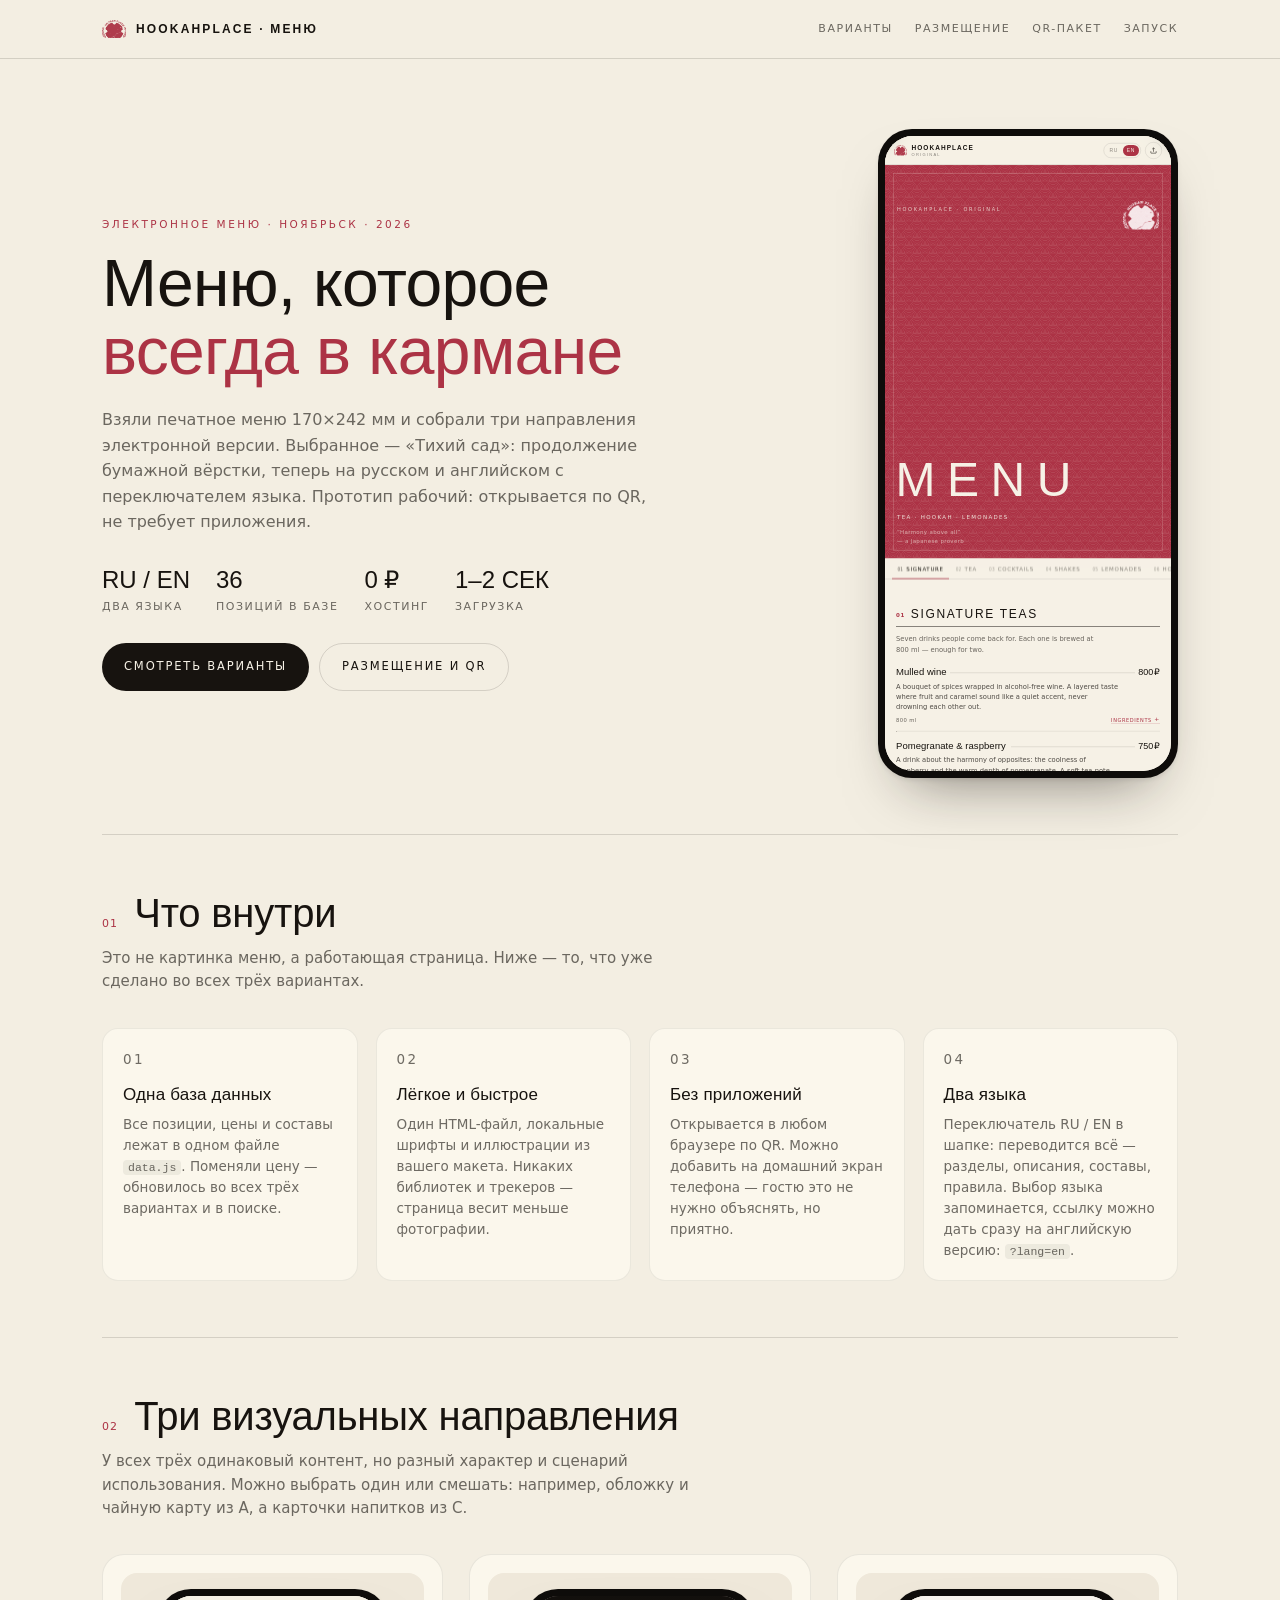
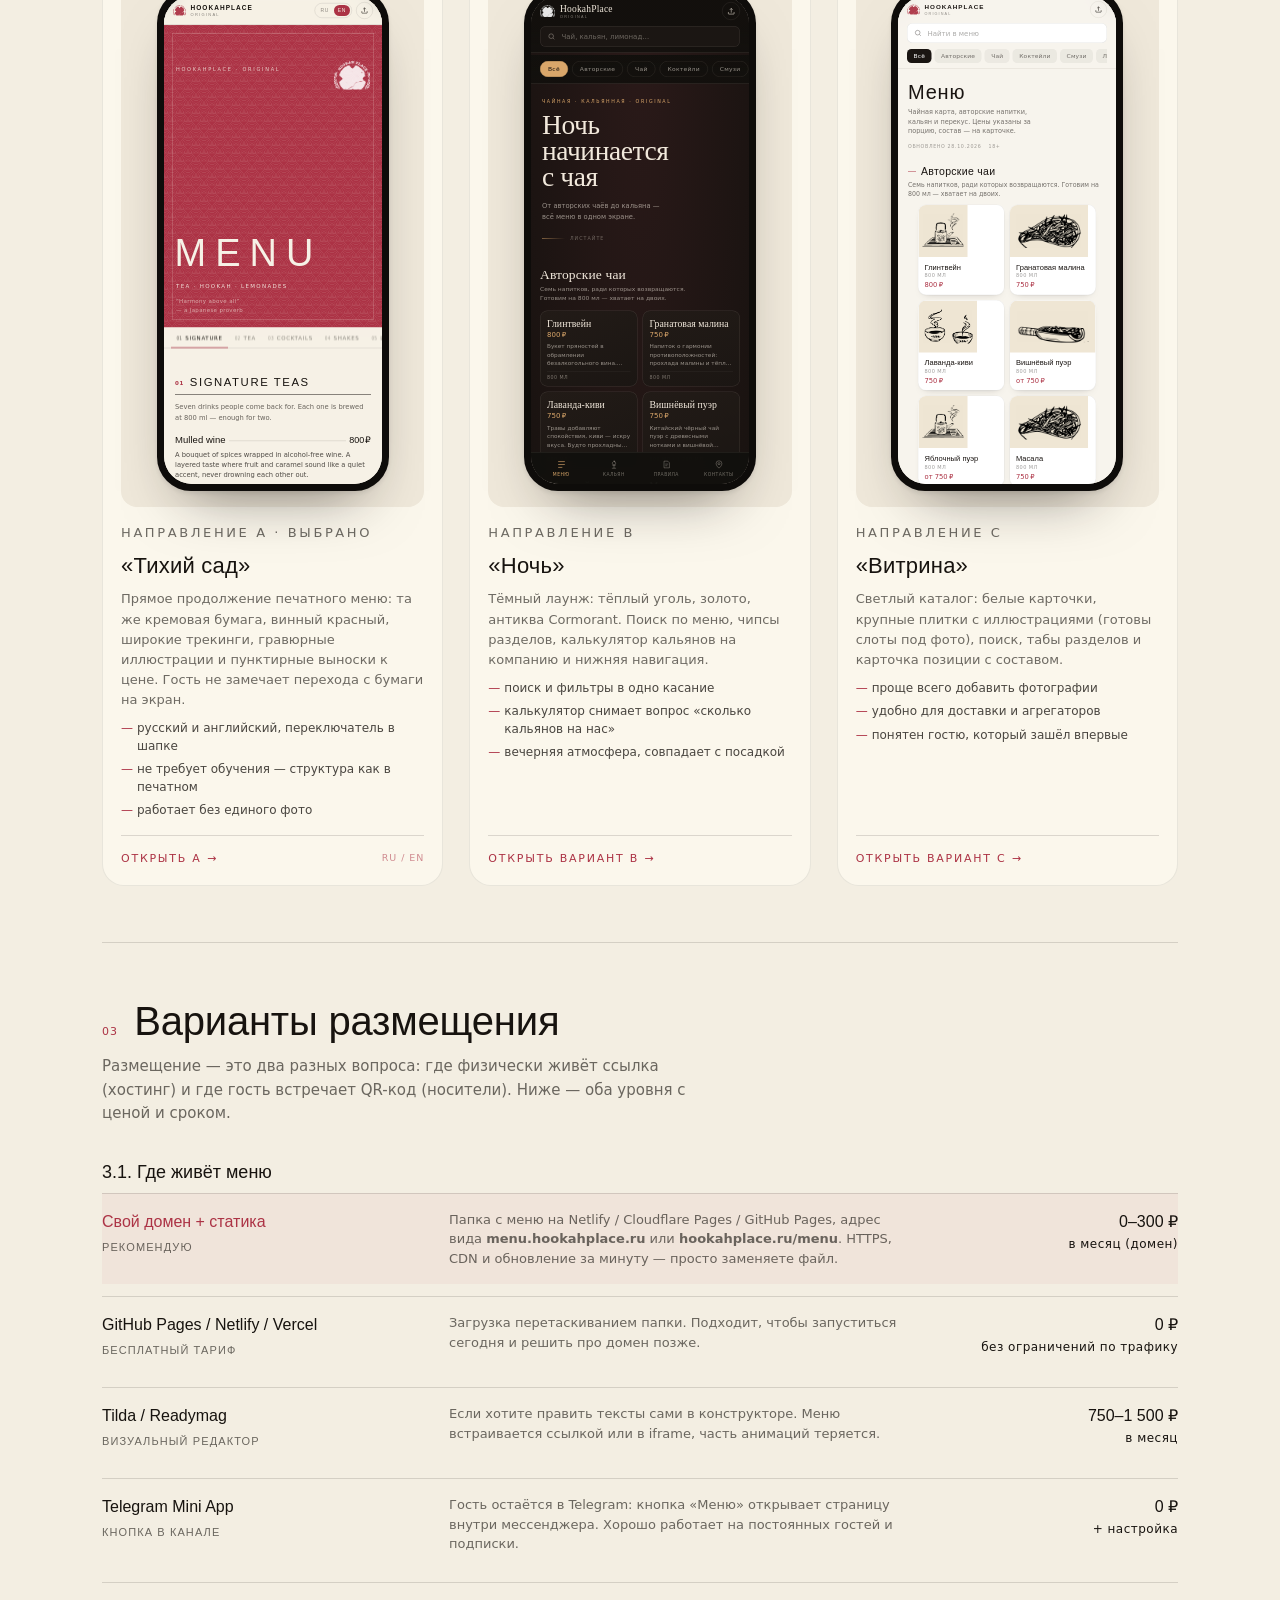
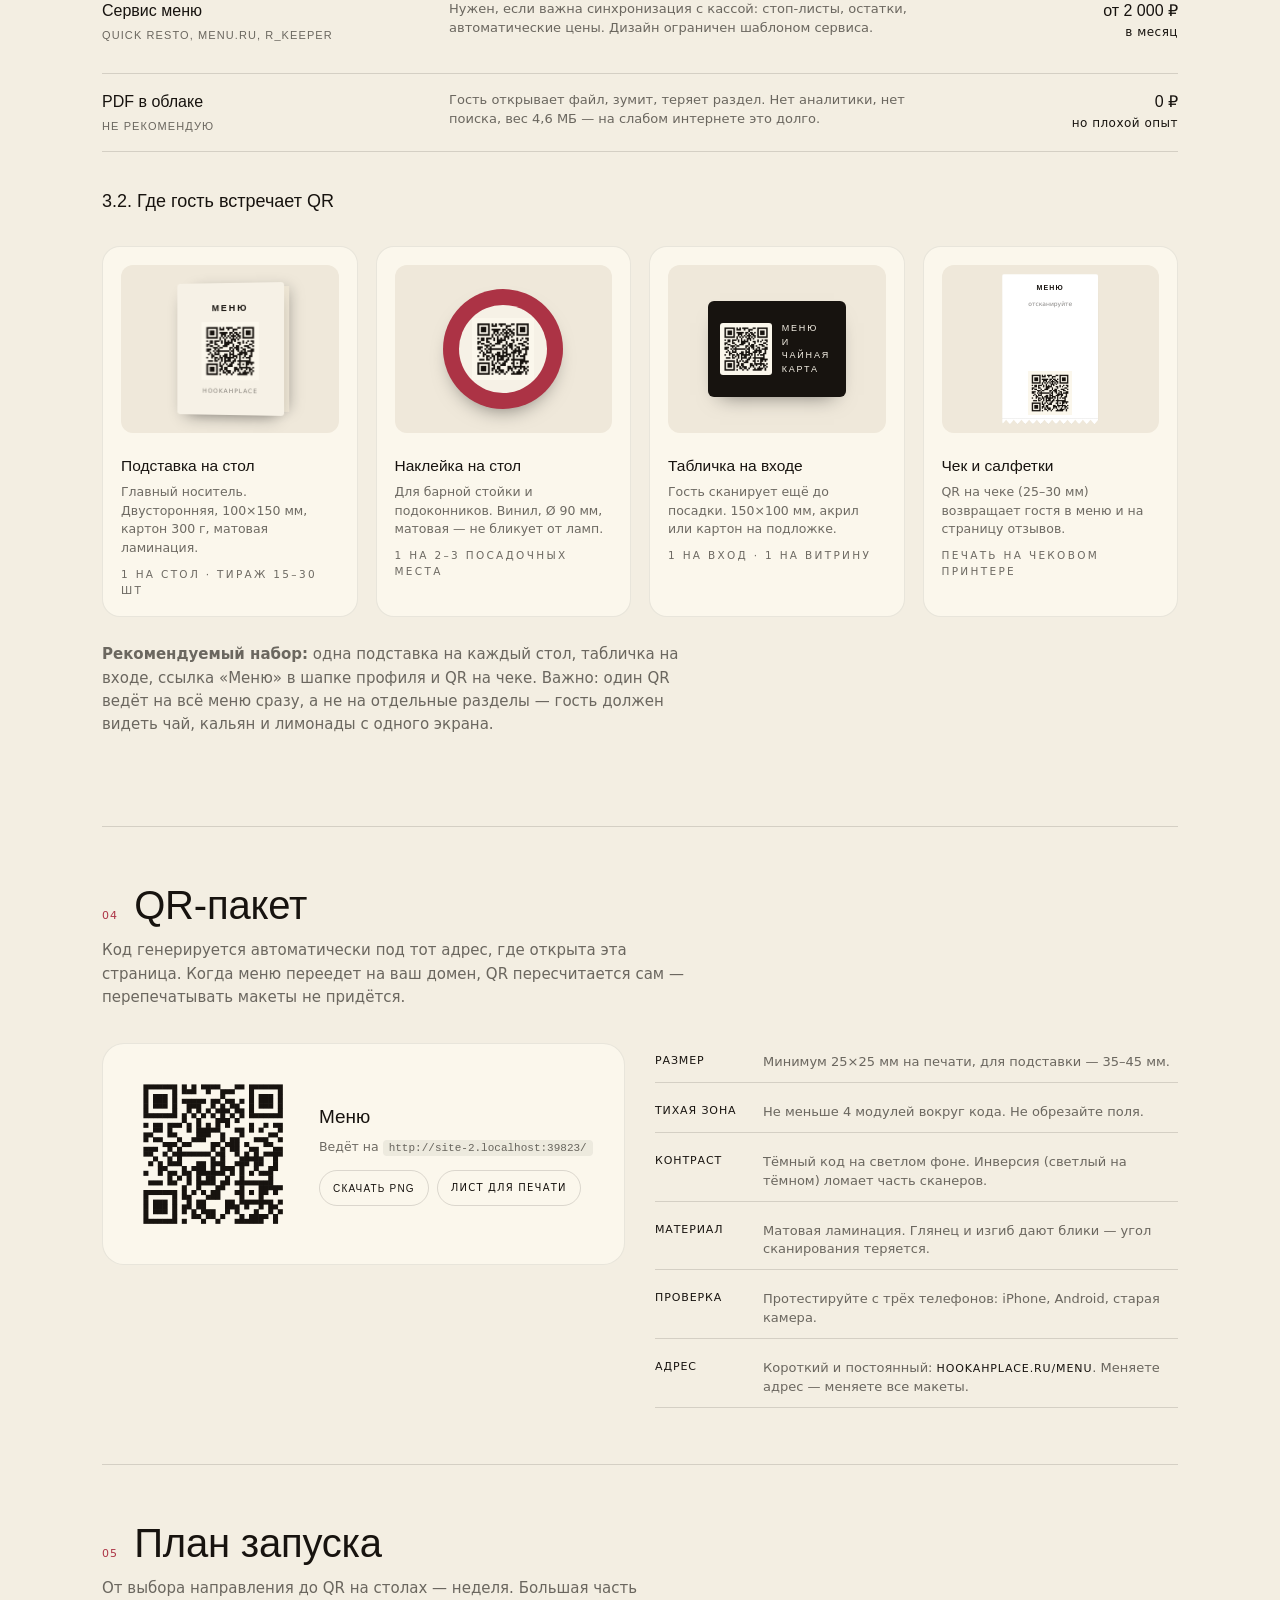
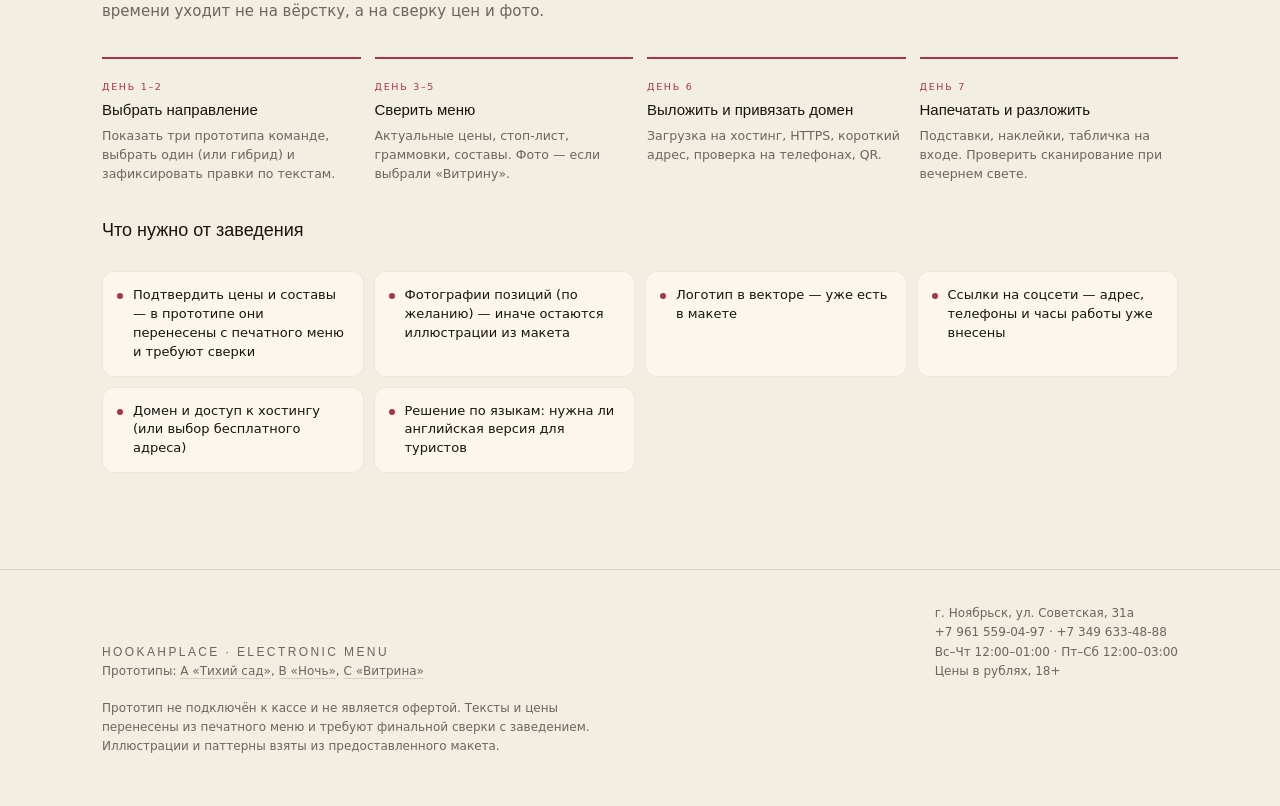
==== presentation.html @ bf9593ce "HookahPlace e-menu" ====
<!DOCTYPE html>
<html lang="ru">
<head>
<meta charset="utf-8">
<meta name="viewport" content="width=device-width, initial-scale=1">
<meta name="theme-color" content="#F3EEE2">
<title>HookahPlace — электронное меню: концепция, варианты, размещение</title>
<meta name="robots" content="noindex">
<meta name="description" content="Три варианта дизайна электронного меню HookahPlace на основе печатного, варианты размещения, QR-пакет и план запуска.">
<link rel="icon" href="assets/illus/logo-wine.png">
<link rel="stylesheet" href="assets/fonts/fonts.css">
<link rel="stylesheet" href="assets/css/showcase.css">
</head>
<body>

<nav class="nav">
  <div class="wrap nav__in">
    <a class="nav__brand" href="#top">
      <img src="assets/illus/logo-wine.png" alt="">
      HookahPlace · меню
    </a>
    <div class="nav__links">
      <a href="#variants">Варианты</a>
      <a href="#placement">Размещение</a>
      <a href="#qr">QR-пакет</a>
      <a href="#plan">Запуск</a>
    </div>
  </div>
</nav>

<main id="top">
  <div class="wrap">
    <section class="hero">
      <div>
        <p class="hero__kicker">Электронное меню · Ноябрьск · 2026</p>
        <h1>Меню, которое<br><em>всегда в кармане</em></h1>
        <p class="hero__lead">
          Взяли печатное меню 170×242 мм и собрали три направления электронной версии.
          Выбранное — «Тихий сад»: продолжение бумажной вёрстки, теперь на русском и английском
          с переключателем языка. Прототип рабочий: открывается по QR, не требует приложения.
        </p>
        <div class="hero__meta">
          <span><b>RU / EN</b> два языка</span>
          <span><b>36</b> позиций в базе</span>
          <span><b>0 ₽</b> хостинг</span>
          <span><b>1–2 сек</b> загрузка</span>
        </div>
        <div class="hero__cta">
          <a class="btn" href="#variants">Смотреть варианты</a>
          <a class="btn btn--ghost" href="#placement">Размещение и QR</a>
        </div>
      </div>
      <div class="hero__phone">
        <div class="phone">
          <div class="phone__screen">
            <iframe src="index.html" title="Прототип меню — вариант A" loading="eager"></iframe>
          </div>
        </div>
      </div>
    </section>

    <!-- 01 -->
    <section class="sec" id="inside">
      <div class="sec__head"><span class="sec__num">01</span><h2>Что внутри</h2></div>
      <p class="sec__lead">Это не картинка меню, а работающая страница. Ниже — то, что уже сделано во всех трёх вариантах.</p>
      <div class="feats">
        <div class="feat">
          <p class="feat__n">01</p>
          <h3>Одна база данных</h3>
          <p>Все позиции, цены и составы лежат в одном файле <code>data.js</code>. Поменяли цену — обновилось во всех трёх вариантах и в поиске.</p>
        </div>
        <div class="feat">
          <p class="feat__n">02</p>
          <h3>Лёгкое и быстрое</h3>
          <p>Один HTML-файл, локальные шрифты и иллюстрации из вашего макета. Никаких библиотек и трекеров — страница весит меньше фотографии.</p>
        </div>
        <div class="feat">
          <p class="feat__n">03</p>
          <h3>Без приложений</h3>
          <p>Открывается в любом браузере по QR. Можно добавить на домашний экран телефона — гостю это не нужно объяснять, но приятно.</p>
        </div>
        <div class="feat">
          <p class="feat__n">04</p>
          <h3>Два языка</h3>
          <p>Переключатель RU / EN в шапке: переводится всё — разделы, описания, составы, правила. Выбор языка запоминается, ссылку можно дать сразу на английскую версию: <code>?lang=en</code>.</p>
        </div>
      </div>
    </section>

    <!-- 02 -->
    <section class="sec" id="variants">
      <div class="sec__head"><span class="sec__num">02</span><h2>Три визуальных направления</h2></div>
      <p class="sec__lead">У всех трёх одинаковый контент, но разный характер и сценарий использования. Можно выбрать один или смешать: например, обложку и чайную карту из A, а карточки напитков из C.</p>

      <div class="variants">
        <article class="var">
          <div class="var__phone">
            <div class="phone"><div class="phone__screen">
              <iframe src="index.html" title="Вариант A — Тихий сад" loading="eager"></iframe>
            </div></div>
          </div>
          <div>
            <p class="var__tag">Направление A · выбрано</p>
            <h3>«Тихий сад»</h3>
            <p>Прямое продолжение печатного меню: та же кремовая бумага, винный красный, широкие трекинги, гравюрные иллюстрации и пунктирные выноски к цене. Гость не замечает перехода с бумаги на экран.</p>
            <ul class="var__list">
              <li>русский и английский, переключатель в шапке</li>
              <li>не требует обучения — структура как в печатном</li>
              <li>работает без единого фото</li>
            </ul>
          </div>
          <a class="var__btn" href="index.html"><span>Открыть A →</span><span class="var__lang">RU / EN</span></a>
        </article>

        <article class="var">
          <div class="var__phone">
            <div class="phone"><div class="phone__screen">
              <iframe src="menu-b.html" title="Вариант B — Ночь" loading="eager"></iframe>
            </div></div>
          </div>
          <div>
            <p class="var__tag">Направление B</p>
            <h3>«Ночь»</h3>
            <p>Тёмный лаунж: тёплый уголь, золото, антиква Cormorant. Поиск по меню, чипсы разделов, калькулятор кальянов на компанию и нижняя навигация.</p>
            <ul class="var__list">
              <li>поиск и фильтры в одно касание</li>
              <li>калькулятор снимает вопрос «сколько кальянов на нас»</li>
              <li>вечерняя атмосфера, совпадает с посадкой</li>
            </ul>
          </div>
          <a class="var__btn" href="menu-b.html">Открыть вариант B →</a>
        </article>

        <article class="var">
          <div class="var__phone">
            <div class="phone"><div class="phone__screen">
              <iframe src="menu-c.html" title="Вариант C — Витрина" loading="eager"></iframe>
            </div></div>
          </div>
          <div>
            <p class="var__tag">Направление C</p>
            <h3>«Витрина»</h3>
            <p>Светлый каталог: белые карточки, крупные плитки с иллюстрациями (готовы слоты под фото), поиск, табы разделов и карточка позиции с составом.</p>
            <ul class="var__list">
              <li>проще всего добавить фотографии</li>
              <li>удобно для доставки и агрегаторов</li>
              <li>понятен гостю, который зашёл впервые</li>
            </ul>
          </div>
          <a class="var__btn" href="menu-c.html">Открыть вариант C →</a>
        </article>
      </div>
    </section>

    <!-- 03 -->
    <section class="sec" id="placement">
      <div class="sec__head"><span class="sec__num">03</span><h2>Варианты размещения</h2></div>
      <p class="sec__lead">Размещение — это два разных вопроса: где физически живёт ссылка (хостинг) и где гость встречает QR-код (носители). Ниже — оба уровня с ценой и сроком.</p>

      <h3 style="font-family:'Jost',sans-serif;font-weight:500;font-size:18px;margin:24px 0 6px">3.1. Где живёт меню</h3>
      <div class="host">
        <div class="host__row host__row--best">
          <div class="host__name">Свой домен + статика<small>рекомендую</small></div>
          <div class="host__desc">Папка с меню на Netlify / Cloudflare Pages / GitHub Pages, адрес вида <b>menu.hookahplace.ru</b> или <b>hookahplace.ru/menu</b>. HTTPS, CDN и обновление за минуту — просто заменяете файл.</div>
          <div class="host__price"><b>0–300 ₽</b>в месяц (домен)</div>
        </div>
        <div class="host__row">
          <div class="host__name">GitHub Pages / Netlify / Vercel<small>бесплатный тариф</small></div>
          <div class="host__desc">Загрузка перетаскиванием папки. Подходит, чтобы запуститься сегодня и решить про домен позже.</div>
          <div class="host__price"><b>0 ₽</b>без ограничений по трафику</div>
        </div>
        <div class="host__row">
          <div class="host__name">Tilda / Readymag<small>визуальный редактор</small></div>
          <div class="host__desc">Если хотите править тексты сами в конструкторе. Меню встраивается ссылкой или в iframe, часть анимаций теряется.</div>
          <div class="host__price"><b>750–1 500 ₽</b>в месяц</div>
        </div>
        <div class="host__row">
          <div class="host__name">Telegram Mini App<small>кнопка в канале</small></div>
          <div class="host__desc">Гость остаётся в Telegram: кнопка «Меню» открывает страницу внутри мессенджера. Хорошо работает на постоянных гостей и подписки.</div>
          <div class="host__price"><b>0 ₽</b>+ настройка</div>
        </div>
        <div class="host__row">
          <div class="host__name">Сервис меню<small>Quick Resto, Menu.ru, r_keeper</small></div>
          <div class="host__desc">Нужен, если важна синхронизация с кассой: стоп-листы, остатки, автоматические цены. Дизайн ограничен шаблоном сервиса.</div>
          <div class="host__price"><b>от 2 000 ₽</b>в месяц</div>
        </div>
        <div class="host__row">
          <div class="host__name">PDF в облаке<small>не рекомендую</small></div>
          <div class="host__desc">Гость открывает файл, зумит, теряет раздел. Нет аналитики, нет поиска, вес 4,6 МБ — на слабом интернете это долго.</div>
          <div class="host__price"><b>0 ₽</b>но плохой опыт</div>
        </div>
      </div>

      <h3 style="font-family:'Jost',sans-serif;font-weight:500;font-size:18px;margin:36px 0 6px">3.2. Где гость встречает QR</h3>
      <div class="media">
        <div class="media__card">
          <div class="media__mock">
            <div class="m-tent">
              <b>Меню</b>
              <img class="qr-img" alt="">
              <small>hookahplace</small>
            </div>
          </div>
          <h4>Подставка на стол</h4>
          <p>Главный носитель. Двусторонняя, 100×150 мм, картон 300 г, матовая ламинация.</p>
          <span class="mono">1 на стол · тираж 15–30 шт</span>
        </div>
        <div class="media__card">
          <div class="media__mock">
            <div class="m-stick">
              <div class="m-stick__in"><img class="qr-img" alt=""></div>
            </div>
          </div>
          <h4>Наклейка на стол</h4>
          <p>Для барной стойки и подоконников. Винил, Ø 90 мм, матовая — не бликует от ламп.</p>
          <span class="mono">1 на 2–3 посадочных места</span>
        </div>
        <div class="media__card">
          <div class="media__mock">
            <div class="m-plaque">
              <img class="qr-img" alt="">
              <span>Меню<br>и чайная<br>карта</span>
            </div>
          </div>
          <h4>Табличка на входе</h4>
          <p>Гость сканирует ещё до посадки. 150×100 мм, акрил или картон на подложке.</p>
          <span class="mono">1 на вход · 1 на витрину</span>
        </div>
        <div class="media__card">
          <div class="media__mock">
            <div class="m-check">
              <b>Меню</b>
              <i>отсканируйте</i>
              <img class="qr-img" alt="">
            </div>
          </div>
          <h4>Чек и салфетки</h4>
          <p>QR на чеке (25–30 мм) возвращает гостя в меню и на страницу отзывов.</p>
          <span class="mono">печать на чековом принтере</span>
        </div>
      </div>
      <p class="sec__lead" style="margin-top:26px">
        <b>Рекомендуемый набор:</b> одна подставка на каждый стол, табличка на входе, ссылка «Меню» в шапке профиля и QR на чеке.
        Важно: один QR ведёт на всё меню сразу, а не на отдельные разделы — гость должен видеть чай, кальян и лимонады с одного экрана.
      </p>
    </section>

    <!-- 04 -->
    <section class="sec" id="qr">
      <div class="sec__head"><span class="sec__num">04</span><h2>QR-пакет</h2></div>
      <p class="sec__lead">Код генерируется автоматически под тот адрес, где открыта эта страница. Когда меню переедет на ваш домен, QR пересчитается сам — перепечатывать макеты не придётся.</p>

      <div class="qr-block">
        <div class="qr-card">
          <canvas id="qr-main" width="336" height="336" aria-label="QR-код меню"></canvas>
          <div>
            <h3>Меню</h3>
            <p>Ведёт на <code id="qr-url">—</code></p>
            <div class="qr-actions">
              <button id="dl-png">Скачать PNG</button>
              <a href="qr-print.html" target="_blank" rel="noopener">Лист для печати</a>
            </div>
          </div>
        </div>
        <ul class="specs">
          <li><b>Размер</b><span>Минимум 25×25 мм на печати, для подставки — 35–45 мм.</span></li>
          <li><b>Тихая зона</b><span>Не меньше 4 модулей вокруг кода. Не обрезайте поля.</span></li>
          <li><b>Контраст</b><span>Тёмный код на светлом фоне. Инверсия (светлый на тёмном) ломает часть сканеров.</span></li>
          <li><b>Материал</b><span>Матовая ламинация. Глянец и изгиб дают блики — угол сканирования теряется.</span></li>
          <li><b>Проверка</b><span>Протестируйте с трёх телефонов: iPhone, Android, старая камера.</span></li>
          <li><b>Адрес</b><span>Короткий и постоянный: <b>hookahplace.ru/menu</b>. Меняете адрес — меняете все макеты.</span></li>
        </ul>
      </div>
    </section>

    <!-- 05 -->
    <section class="sec" id="plan">
      <div class="sec__head"><span class="sec__num">05</span><h2>План запуска</h2></div>
      <p class="sec__lead">От выбора направления до QR на столах — неделя. Большая часть времени уходит не на вёрстку, а на сверку цен и фото.</p>

      <div class="plan">
        <div class="plan__step">
          <span>День 1–2</span>
          <b>Выбрать направление</b>
          <p>Показать три прототипа команде, выбрать один (или гибрид) и зафиксировать правки по текстам.</p>
        </div>
        <div class="plan__step">
          <span>День 3–5</span>
          <b>Сверить меню</b>
          <p>Актуальные цены, стоп-лист, граммовки, составы. Фото — если выбрали «Витрину».</p>
        </div>
        <div class="plan__step">
          <span>День 6</span>
          <b>Выложить и привязать домен</b>
          <p>Загрузка на хостинг, HTTPS, короткий адрес, проверка на телефонах, QR.</p>
        </div>
        <div class="plan__step">
          <span>День 7</span>
          <b>Напечатать и разложить</b>
          <p>Подставки, наклейки, табличка на входе. Проверить сканирование при вечернем свете.</p>
        </div>
      </div>

      <h3 style="font-family:'Jost',sans-serif;font-weight:500;font-size:18px;margin:34px 0 0">Что нужно от заведения</h3>
      <ul class="need">
        <li>Подтвердить цены и составы — в прототипе они перенесены с печатного меню и требуют сверки</li>
        <li>Фотографии позиций (по желанию) — иначе остаются иллюстрации из макета</li>
        <li>Логотип в векторе — уже есть в макете</li>
        <li>Ссылки на соцсети — адрес, телефоны и часы работы уже внесены</li>
        <li>Домен и доступ к хостингу (или выбор бесплатного адреса)</li>
        <li>Решение по языкам: нужна ли английская версия для туристов</li>
      </ul>
    </section>
  </div>

  <footer class="foot">
    <div class="wrap">
      <div class="foot__in">
        <div>
          <p class="foot__brand">HookahPlace · electronic menu</p>
          <p>Прототипы: <a href="index.html" style="border-bottom:1px solid var(--line)">A «Тихий сад»</a>,
            <a href="menu-b.html" style="border-bottom:1px solid var(--line)">B «Ночь»</a>,
            <a href="menu-c.html" style="border-bottom:1px solid var(--line)">C «Витрина»</a></p>
        </div>
        <p>г. Ноябрьск, ул. Советская, 31а<br>+7 961 559-04-97 · +7 349 633-48-88<br>Вс–Чт 12:00–01:00 · Пт–Сб 12:00–03:00<br>Цены в рублях, 18+</p>
      </div>
      <p class="foot__note">
        Прототип не подключён к кассе и не является офертой. Тексты и цены перенесены из печатного меню
        и требуют финальной сверки с заведением. Иллюстрации и паттерны взяты из предоставленного макета.
      </p>
    </div>
  </footer>
</main>

<script src="assets/js/qrcode.js"></script>
<script>
(function () {
  const url = location.protocol === 'file:' ? 'https://hookahplace.ru/menu' : location.origin + location.pathname.replace(/(presentation|index)\.html$/, '');
  document.getElementById('qr-url').textContent = url;

  // большой canvas с QR
  function draw(target, size) {
    const qr = qrcode(0, 'M');
    qr.addData(url);
    qr.make();
    const n = qr.getModuleCount(), margin = 3, total = n + margin * 2;
    target.width = size; target.height = size;
    const ctx = target.getContext('2d');
    ctx.fillStyle = '#FBF7EC'; ctx.fillRect(0, 0, size, size);
    const cell = size / total;
    ctx.fillStyle = '#17130F';
    for (let r = 0; r < n; r++) for (let c = 0; c < n; c++) {
      if (qr.isDark(r, c)) ctx.fillRect((c + margin) * cell, (r + margin) * cell, cell + .5, cell + .5);
    }
    return target;
  }

  const main = document.getElementById('qr-main');
  draw(main, 336);

  // маленькие QR в макетах носителей
  const mini = document.createElement('canvas');
  draw(mini, 300);
  const src = mini.toDataURL('image/png');
  document.querySelectorAll('.qr-img').forEach(img => { img.src = src; });

  document.getElementById('dl-png').addEventListener('click', () => {
    const big = document.createElement('canvas');
    draw(big, 1440);
    const a = document.createElement('a');
    a.href = big.toDataURL('image/png');
    a.download = 'hookahplace-menu-qr.png';
    a.click();
  });
})();
</script>
</body>
</html>
---- assets/fonts/fonts.css ----
@font-face{font-family:'Jost';font-style:normal;font-weight:300;font-display:swap;src:url('fonts/jost-300-cyrillic.woff2') format('woff2');unicode-range:U+0301, U+0400-045F, U+0490-0491, U+04B0-04B1, U+2116;}
@font-face{font-family:'Jost';font-style:normal;font-weight:300;font-display:swap;src:url('fonts/jost-300-latin.woff2') format('woff2');unicode-range:U+0000-00FF, U+0131, U+0152-0153, U+02BB-02BC, U+02C6, U+02DA, U+02DC, U+0304, U+0308, U+0329, U+2000-206F, U+20AC, U+2122, U+2191, U+2193, U+2212, U+2215, U+FEFF, U+FFFD;}
@font-face{font-family:'Jost';font-style:normal;font-weight:400;font-display:swap;src:url('fonts/jost-400-cyrillic.woff2') format('woff2');unicode-range:U+0301, U+0400-045F, U+0490-0491, U+04B0-04B1, U+2116;}
@font-face{font-family:'Jost';font-style:normal;font-weight:400;font-display:swap;src:url('fonts/jost-400-latin.woff2') format('woff2');unicode-range:U+0000-00FF, U+0131, U+0152-0153, U+02BB-02BC, U+02C6, U+02DA, U+02DC, U+0304, U+0308, U+0329, U+2000-206F, U+20AC, U+2122, U+2191, U+2193, U+2212, U+2215, U+FEFF, U+FFFD;}
@font-face{font-family:'Jost';font-style:normal;font-weight:500;font-display:swap;src:url('fonts/jost-500-cyrillic.woff2') format('woff2');unicode-range:U+0301, U+0400-045F, U+0490-0491, U+04B0-04B1, U+2116;}
@font-face{font-family:'Jost';font-style:normal;font-weight:500;font-display:swap;src:url('fonts/jost-500-latin.woff2') format('woff2');unicode-range:U+0000-00FF, U+0131, U+0152-0153, U+02BB-02BC, U+02C6, U+02DA, U+02DC, U+0304, U+0308, U+0329, U+2000-206F, U+20AC, U+2122, U+2191, U+2193, U+2212, U+2215, U+FEFF, U+FFFD;}
@font-face{font-family:'Jost';font-style:normal;font-weight:600;font-display:swap;src:url('fonts/jost-600-cyrillic.woff2') format('woff2');unicode-range:U+0301, U+0400-045F, U+0490-0491, U+04B0-04B1, U+2116;}
@font-face{font-family:'Jost';font-style:normal;font-weight:600;font-display:swap;src:url('fonts/jost-600-latin.woff2') format('woff2');unicode-range:U+0000-00FF, U+0131, U+0152-0153, U+02BB-02BC, U+02C6, U+02DA, U+02DC, U+0304, U+0308, U+0329, U+2000-206F, U+20AC, U+2122, U+2191, U+2193, U+2212, U+2215, U+FEFF, U+FFFD;}
@font-face{font-family:'Jost';font-style:normal;font-weight:700;font-display:swap;src:url('fonts/jost-700-cyrillic.woff2') format('woff2');unicode-range:U+0301, U+0400-045F, U+0490-0491, U+04B0-04B1, U+2116;}
@font-face{font-family:'Jost';font-style:normal;font-weight:700;font-display:swap;src:url('fonts/jost-700-latin.woff2') format('woff2');unicode-range:U+0000-00FF, U+0131, U+0152-0153, U+02BB-02BC, U+02C6, U+02DA, U+02DC, U+0304, U+0308, U+0329, U+2000-206F, U+20AC, U+2122, U+2191, U+2193, U+2212, U+2215, U+FEFF, U+FFFD;}
@font-face{font-family:'Golos Text';font-style:normal;font-weight:400;font-display:swap;src:url('fonts/golos-text-400-cyrillic-ext.woff2') format('woff2');unicode-range:U+0460-052F, U+1C80-1C8A, U+20B4, U+2DE0-2DFF, U+A640-A69F, U+FE2E-FE2F;}
@font-face{font-family:'Golos Text';font-style:normal;font-weight:400;font-display:swap;src:url('fonts/golos-text-400-cyrillic.woff2') format('woff2');unicode-range:U+0301, U+0400-045F, U+0490-0491, U+04B0-04B1, U+2116;}
@font-face{font-family:'Golos Text';font-style:normal;font-weight:400;font-display:swap;src:url('fonts/golos-text-400-latin.woff2') format('woff2');unicode-range:U+0000-00FF, U+0131, U+0152-0153, U+02BB-02BC, U+02C6, U+02DA, U+02DC, U+0304, U+0308, U+0329, U+2000-206F, U+20AC, U+2122, U+2191, U+2193, U+2212, U+2215, U+FEFF, U+FFFD;}
@font-face{font-family:'Golos Text';font-style:normal;font-weight:500;font-display:swap;src:url('fonts/golos-text-500-cyrillic-ext.woff2') format('woff2');unicode-range:U+0460-052F, U+1C80-1C8A, U+20B4, U+2DE0-2DFF, U+A640-A69F, U+FE2E-FE2F;}
@font-face{font-family:'Golos Text';font-style:normal;font-weight:500;font-display:swap;src:url('fonts/golos-text-500-cyrillic.woff2') format('woff2');unicode-range:U+0301, U+0400-045F, U+0490-0491, U+04B0-04B1, U+2116;}
@font-face{font-family:'Golos Text';font-style:normal;font-weight:500;font-display:swap;src:url('fonts/golos-text-500-latin.woff2') format('woff2');unicode-range:U+0000-00FF, U+0131, U+0152-0153, U+02BB-02BC, U+02C6, U+02DA, U+02DC, U+0304, U+0308, U+0329, U+2000-206F, U+20AC, U+2122, U+2191, U+2193, U+2212, U+2215, U+FEFF, U+FFFD;}
@font-face{font-family:'Golos Text';font-style:normal;font-weight:600;font-display:swap;src:url('fonts/golos-text-600-cyrillic-ext.woff2') format('woff2');unicode-range:U+0460-052F, U+1C80-1C8A, U+20B4, U+2DE0-2DFF, U+A640-A69F, U+FE2E-FE2F;}
@font-face{font-family:'Golos Text';font-style:normal;font-weight:600;font-display:swap;src:url('fonts/golos-text-600-cyrillic.woff2') format('woff2');unicode-range:U+0301, U+0400-045F, U+0490-0491, U+04B0-04B1, U+2116;}
@font-face{font-family:'Golos Text';font-style:normal;font-weight:600;font-display:swap;src:url('fonts/golos-text-600-latin.woff2') format('woff2');unicode-range:U+0000-00FF, U+0131, U+0152-0153, U+02BB-02BC, U+02C6, U+02DA, U+02DC, U+0304, U+0308, U+0329, U+2000-206F, U+20AC, U+2122, U+2191, U+2193, U+2212, U+2215, U+FEFF, U+FFFD;}
@font-face{font-family:'Golos Text';font-style:normal;font-weight:700;font-display:swap;src:url('fonts/golos-text-700-cyrillic-ext.woff2') format('woff2');unicode-range:U+0460-052F, U+1C80-1C8A, U+20B4, U+2DE0-2DFF, U+A640-A69F, U+FE2E-FE2F;}
@font-face{font-family:'Golos Text';font-style:normal;font-weight:700;font-display:swap;src:url('fonts/golos-text-700-cyrillic.woff2') format('woff2');unicode-range:U+0301, U+0400-045F, U+0490-0491, U+04B0-04B1, U+2116;}
@font-face{font-family:'Golos Text';font-style:normal;font-weight:700;font-display:swap;src:url('fonts/golos-text-700-latin.woff2') format('woff2');unicode-range:U+0000-00FF, U+0131, U+0152-0153, U+02BB-02BC, U+02C6, U+02DA, U+02DC, U+0304, U+0308, U+0329, U+2000-206F, U+20AC, U+2122, U+2191, U+2193, U+2212, U+2215, U+FEFF, U+FFFD;}
@font-face{font-family:'Cormorant';font-style:normal;font-weight:300;font-display:swap;src:url('fonts/cormorant-300-cyrillic-ext.woff2') format('woff2');unicode-range:U+0460-052F, U+1C80-1C8A, U+20B4, U+2DE0-2DFF, U+A640-A69F, U+FE2E-FE2F;}
@font-face{font-family:'Cormorant';font-style:normal;font-weight:300;font-display:swap;src:url('fonts/cormorant-300-cyrillic.woff2') format('woff2');unicode-range:U+0301, U+0400-045F, U+0490-0491, U+04B0-04B1, U+2116;}
@font-face{font-family:'Cormorant';font-style:normal;font-weight:300;font-display:swap;src:url('fonts/cormorant-300-latin.woff2') format('woff2');unicode-range:U+0000-00FF, U+0131, U+0152-0153, U+02BB-02BC, U+02C6, U+02DA, U+02DC, U+0304, U+0308, U+0329, U+2000-206F, U+20AC, U+2122, U+2191, U+2193, U+2212, U+2215, U+FEFF, U+FFFD;}
@font-face{font-family:'Cormorant';font-style:normal;font-weight:400;font-display:swap;src:url('fonts/cormorant-400-cyrillic-ext.woff2') format('woff2');unicode-range:U+0460-052F, U+1C80-1C8A, U+20B4, U+2DE0-2DFF, U+A640-A69F, U+FE2E-FE2F;}
@font-face{font-family:'Cormorant';font-style:normal;font-weight:400;font-display:swap;src:url('fonts/cormorant-400-cyrillic.woff2') format('woff2');unicode-range:U+0301, U+0400-045F, U+0490-0491, U+04B0-04B1, U+2116;}
@font-face{font-family:'Cormorant';font-style:normal;font-weight:400;font-display:swap;src:url('fonts/cormorant-400-latin.woff2') format('woff2');unicode-range:U+0000-00FF, U+0131, U+0152-0153, U+02BB-02BC, U+02C6, U+02DA, U+02DC, U+0304, U+0308, U+0329, U+2000-206F, U+20AC, U+2122, U+2191, U+2193, U+2212, U+2215, U+FEFF, U+FFFD;}
@font-face{font-family:'Cormorant';font-style:normal;font-weight:500;font-display:swap;src:url('fonts/cormorant-500-cyrillic-ext.woff2') format('woff2');unicode-range:U+0460-052F, U+1C80-1C8A, U+20B4, U+2DE0-2DFF, U+A640-A69F, U+FE2E-FE2F;}
@font-face{font-family:'Cormorant';font-style:normal;font-weight:500;font-display:swap;src:url('fonts/cormorant-500-cyrillic.woff2') format('woff2');unicode-range:U+0301, U+0400-045F, U+0490-0491, U+04B0-04B1, U+2116;}
@font-face{font-family:'Cormorant';font-style:normal;font-weight:500;font-display:swap;src:url('fonts/cormorant-500-latin.woff2') format('woff2');unicode-range:U+0000-00FF, U+0131, U+0152-0153, U+02BB-02BC, U+02C6, U+02DA, U+02DC, U+0304, U+0308, U+0329, U+2000-206F, U+20AC, U+2122, U+2191, U+2193, U+2212, U+2215, U+FEFF, U+FFFD;}
@font-face{font-family:'Cormorant';font-style:normal;font-weight:600;font-display:swap;src:url('fonts/cormorant-600-cyrillic-ext.woff2') format('woff2');unicode-range:U+0460-052F, U+1C80-1C8A, U+20B4, U+2DE0-2DFF, U+A640-A69F, U+FE2E-FE2F;}
@font-face{font-family:'Cormorant';font-style:normal;font-weight:600;font-display:swap;src:url('fonts/cormorant-600-cyrillic.woff2') format('woff2');unicode-range:U+0301, U+0400-045F, U+0490-0491, U+04B0-04B1, U+2116;}
@font-face{font-family:'Cormorant';font-style:normal;font-weight:600;font-display:swap;src:url('fonts/cormorant-600-latin.woff2') format('woff2');unicode-range:U+0000-00FF, U+0131, U+0152-0153, U+02BB-02BC, U+02C6, U+02DA, U+02DC, U+0304, U+0308, U+0329, U+2000-206F, U+20AC, U+2122, U+2191, U+2193, U+2212, U+2215, U+FEFF, U+FFFD;}
---- assets/css/showcase.css ----
/* ==================================================================
   Презентация концепции (index.html)
   ================================================================== */

:root {
  --bg: #F3EEE2;
  --card: #FBF7EC;
  --ink: #17130F;
  --wine: #AC3345;
  --dim: rgba(23, 19, 15, .62);
  --line: rgba(23, 19, 15, .14);
}
* { box-sizing: border-box; }
html { scroll-behavior: smooth; }
body {
  margin: 0; background: var(--bg); color: var(--ink);
  font-family: 'Golos Text', system-ui, sans-serif;
  font-size: 16px; line-height: 1.55;
  -webkit-font-smoothing: antialiased;
  overflow-x: hidden;
}
img { display: block; max-width: 100%; }
a { color: inherit; text-decoration: none; }
h1, h2, h3, p, ul, ol, figure { margin: 0; }
ul, ol { padding: 0; list-style: none; }

.wrap { width: 100%; max-width: 1120px; margin: 0 auto; padding: 0 22px; }
.mono { font-size: 10.5px; letter-spacing: .22em; text-transform: uppercase; color: var(--dim); }

/* ---------- Верхняя панель ---------- */
.nav {
  position: sticky; top: 0; z-index: 50;
  background: rgba(243, 238, 226, .88);
  backdrop-filter: blur(14px); -webkit-backdrop-filter: blur(14px);
  border-bottom: 1px solid var(--line);
}
.nav__in { display: flex; align-items: center; justify-content: space-between; height: 58px; gap: 20px; }
.nav__brand { display: flex; align-items: center; gap: 10px; font-family: 'Jost', sans-serif; font-size: 12px; font-weight: 600; letter-spacing: .18em; text-transform: uppercase; }
.nav__brand img { width: 24px; }
.nav__links { display: flex; gap: 22px; }
.nav__links a { font-size: 11px; letter-spacing: .14em; text-transform: uppercase; color: var(--dim); }
.nav__links a:hover { color: var(--wine); }
@media (max-width: 760px) { .nav__links { display: none; } }

/* ---------- Герой ---------- */
.hero { padding: 54px 0 40px; display: grid; gap: 40px; }
.hero__kicker { color: var(--wine); font-size: 10.5px; letter-spacing: .24em; text-transform: uppercase; margin-bottom: 18px; }
.hero h1 {
  font-family: 'Jost', sans-serif; font-weight: 300;
  font-size: clamp(38px, 6vw, 66px); line-height: 1.02; letter-spacing: -.01em;
  margin-bottom: 22px;
}
.hero h1 em { font-style: normal; color: var(--wine); }
.hero__lead { font-size: 16px; line-height: 1.6; color: var(--dim); max-width: 54ch; }
.hero__meta { display: flex; flex-wrap: wrap; gap: 26px; margin: 26px 0 28px; }
.hero__meta span { font-size: 11px; letter-spacing: .14em; text-transform: uppercase; color: var(--dim); }
.hero__meta b { font-family: 'Jost', sans-serif; font-size: 24px; font-weight: 400; color: var(--ink); display: block; letter-spacing: 0; }
.btn {
  display: inline-flex; align-items: center; gap: 10px;
  padding: 14px 22px; border-radius: 99px; background: var(--ink); color: #F7F2E6;
  font-size: 11.5px; letter-spacing: .16em; text-transform: uppercase;
  transition: transform .15s ease, background .2s;
}
.btn:hover { transform: translateY(-1px); }
.btn--ghost { background: none; color: var(--ink); border: 1px solid var(--line); }
.hero__cta { display: flex; gap: 10px; flex-wrap: wrap; }

/* ---------- Телефон ---------- */
.phones { display: flex; gap: 18px; flex-wrap: wrap; }
.phone {
  position: relative; width: 100%; max-width: 300px;
  aspect-ratio: 390 / 844; border-radius: 34px;
  background: #0E0C0A; padding: 7px;
  box-shadow: 0 2px 4px rgba(0, 0, 0, .08), 0 30px 60px -30px rgba(23, 19, 15, .55);
}
.phone__screen { position: relative; width: 100%; height: 100%; border-radius: 28px; overflow: hidden; background: #F6F1E6; }
.phone iframe { position: absolute; inset: 0; width: 200%; height: 200%; border: 0; transform: scale(.5); transform-origin: 0 0; }
.phone--static img { width: 100%; height: 100%; object-fit: cover; }


/* ---------- Секции ---------- */
.sec { padding: 56px 0; border-top: 1px solid var(--line); scroll-margin-top: 62px; }
.sec__head { display: flex; align-items: baseline; gap: 16px; margin-bottom: 12px; }
.sec__num { font-size: 11px; letter-spacing: .1em; color: var(--wine); }
.sec h2 {
  font-family: 'Jost', sans-serif; font-weight: 400;
  font-size: clamp(26px, 4vw, 40px); line-height: 1.1; letter-spacing: -.005em;
}
.sec__lead { font-size: 15px; color: var(--dim); max-width: 62ch; margin-bottom: 34px; }

/* ---------- Фичи ---------- */
.feats { display: grid; gap: 18px; grid-template-columns: repeat(auto-fit, minmax(230px, 1fr)); }
.feat { background: var(--card); border: 1px solid rgba(23, 19, 15, .07); border-radius: 16px; padding: 20px; }
.feat h3 { font-family: 'Jost', sans-serif; font-size: 17px; font-weight: 500; margin-bottom: 6px; letter-spacing: .01em; }
.feat p { font-size: 13.5px; line-height: 1.55; color: var(--dim); }
.feat code { font-family: ui-monospace, SFMono-Regular, Menlo, monospace; font-size: 11.5px; background: rgba(23,19,15,.06); padding: 1px 5px; border-radius: 4px; }
.feat__n { font-size: 10px; letter-spacing: .18em; color: var(--wine); margin-bottom: 12px; }

/* ---------- Варианты ---------- */
.variants { display: grid; gap: 26px; grid-template-columns: 1fr; }
@media (min-width: 900px) { .variants { grid-template-columns: repeat(3, 1fr); } }
.var {
  background: var(--card); border: 1px solid rgba(23, 19, 15, .08);
  border-radius: 22px; padding: 18px; display: flex; flex-direction: column; gap: 16px;
}
.var__phone { display: grid; place-items: center; background: #EFE8DA; border-radius: 16px; padding: 16px 0; }
.var__phone .phone { max-width: 232px; }
.var__tag { font-size: 9.5px; letter-spacing: .2em; text-transform: uppercase; color: var(--wine); }
.var h3 { font-family: 'Jost', sans-serif; font-size: 22px; font-weight: 400; letter-spacing: .01em; margin: 6px 0 6px; }
.var p { font-size: 13px; line-height: 1.55; color: var(--dim); }
.var__list { display: grid; gap: 6px; margin-top: 10px; }
.var__list li { font-size: 12px; line-height: 1.45; padding-left: 16px; position: relative; color: rgba(23, 19, 15, .78); }
.var__list li::before { content: '—'; position: absolute; left: 0; color: var(--wine); }
.var__btn {
  margin-top: auto; display: flex; align-items: center; justify-content: space-between; gap: 8px;
  font-size: 11px; letter-spacing: .16em; text-transform: uppercase;
  border-top: 1px solid var(--line); padding-top: 14px; color: var(--wine);
}
.var__lang { font-size: 9.5px; letter-spacing: .1em; opacity: .55; }

/* ---------- Хостинг ---------- */
.host { display: grid; gap: 12px; }
.host__row {
  display: grid; grid-template-columns: 1.3fr 1.8fr 1fr; gap: 16px; align-items: start;
  padding: 16px 0; border-top: 1px solid var(--line);
}
.host__row:last-child { border-bottom: 1px solid var(--line); }
.host__name { font-family: 'Jost', sans-serif; font-size: 16px; font-weight: 500; }
.host__name small { display: block; font-family: 'Golos Text', sans-serif; font-size: 11px; letter-spacing: .1em; text-transform: uppercase; color: var(--dim); margin-top: 4px; font-weight: 400; }
.host__desc { font-size: 13px; line-height: 1.5; color: var(--dim); }
.host__price { font-size: 12px; text-align: right; letter-spacing: .04em; }
.host__price b { display: block; font-family: 'Jost', sans-serif; font-size: 16px; font-weight: 500; letter-spacing: 0; }
.host__row--best { background: rgba(172, 51, 69, .05); }
.host__row--best .host__name { color: var(--wine); }
@media (max-width: 720px) {
  .host__row { grid-template-columns: 1fr; gap: 6px; }
  .host__price { text-align: left; }
}

/* ---------- Носители ---------- */
.media { display: grid; gap: 18px; grid-template-columns: repeat(auto-fit, minmax(200px, 1fr)); margin-top: 30px; }
.media__card { background: var(--card); border: 1px solid rgba(23, 19, 15, .08); border-radius: 18px; padding: 18px; }
.media__mock {
  height: 168px; border-radius: 12px; display: grid; place-items: center;
  background: #EFE8DA; margin-bottom: 14px; overflow: hidden; position: relative;
}
.media h4 { font-family: 'Jost', sans-serif; font-size: 15.5px; font-weight: 500; margin-bottom: 5px; }
.media p { font-size: 12.5px; line-height: 1.5; color: var(--dim); }
.media .mono { margin-top: 8px; display: block; }

/* Мини-макеты носителей */
.m-tent {
  width: 108px; height: 132px; background: #F6F1E6; border-radius: 3px;
  box-shadow: 0 8px 16px -8px rgba(0, 0, 0, .45), 9px 0 0 -4px #EDE5D4, 11px 0 14px -6px rgba(0, 0, 0, .28);
  display: flex; flex-direction: column; align-items: center; justify-content: center; gap: 6px;
  padding: 10px; transform: perspective(600px) rotateY(-9deg);
}
.m-tent b { font-family: 'Jost', sans-serif; font-size: 9px; letter-spacing: .22em; text-transform: uppercase; }
.m-tent small { font-size: 6px; letter-spacing: .16em; text-transform: uppercase; color: rgba(23, 19, 15, .5); }
.m-tent img { width: 58px; height: 58px; }
.m-stick { width: 120px; height: 120px; border-radius: 50%; background: var(--wine); display: grid; place-items: center; box-shadow: 0 10px 20px -10px rgba(0, 0, 0, .5); }
.m-stick__in { width: 88px; height: 88px; border-radius: 50%; background: #F6F1E6; display: grid; place-items: center; }
.m-stick img { width: 62px; height: 62px; }
.m-plaque {
  width: 138px; height: 96px; border-radius: 6px; background: #17130F; color: #F6F1E6;
  display: flex; align-items: center; gap: 10px; padding: 12px;
  box-shadow: 0 10px 20px -12px rgba(0, 0, 0, .55);
}
.m-plaque img { width: 52px; height: 52px; border-radius: 3px; }
.m-plaque span { font-family: 'Jost', sans-serif; font-size: 9px; letter-spacing: .2em; text-transform: uppercase; line-height: 1.5; }
.m-check {
  width: 96px; height: 150px; background: #fff; border-radius: 2px; padding: 9px 8px;
  box-shadow: 0 8px 18px -12px rgba(0, 0, 0, .5);
  background-image: linear-gradient(#fff 96%, transparent 0), repeating-linear-gradient(180deg, rgba(23, 19, 15, .06) 0 1px, transparent 1px 9px);
  display: flex; flex-direction: column; align-items: center; gap: 5px;
  clip-path: polygon(0 0, 100% 0, 100% 97%, 96% 100%, 92% 97%, 88% 100%, 84% 97%, 80% 100%, 76% 97%, 72% 100%, 68% 97%, 64% 100%, 60% 97%, 56% 100%, 52% 97%, 48% 100%, 44% 97%, 40% 100%, 36% 97%, 32% 100%, 28% 97%, 24% 100%, 20% 97%, 16% 100%, 12% 97%, 8% 100%, 4% 97%, 0 100%);
}
.m-check b { font-family: 'Jost', sans-serif; font-size: 7px; letter-spacing: .16em; text-transform: uppercase; }
.m-check img { width: 44px; height: 44px; margin-top: auto; }
.m-check i { font-style: normal; font-size: 6px; color: rgba(23, 19, 15, .5); }

/* ---------- QR ---------- */
.qr-block { display: grid; gap: 30px; grid-template-columns: 1fr; align-items: start; }
@media (min-width: 820px) { .qr-block { grid-template-columns: 1fr 1fr; } }
.qr-card {
  background: var(--card); border: 1px solid rgba(23, 19, 15, .08);
  border-radius: 22px; padding: 26px; display: flex; flex-wrap: wrap; gap: 22px; align-items: center;
}
@media (max-width: 520px) { .qr-card { padding: 18px; gap: 16px; } .qr-card canvas { width: 128px; height: 128px; } }
.qr-card canvas { width: 168px; height: 168px; border-radius: 8px; }
.qr-card h3 { font-family: 'Jost', sans-serif; font-size: 19px; font-weight: 500; margin-bottom: 6px; }
.qr-card p { font-size: 12.5px; color: var(--dim); line-height: 1.5; }
.qr-card code { font-size: 11px; background: rgba(23, 19, 15, .06); padding: 2px 6px; border-radius: 4px; overflow-wrap: anywhere; }
.qr-actions { display: flex; gap: 8px; flex-wrap: wrap; margin-top: 14px; }
.qr-actions button, .qr-actions a {
  font-size: 10px; letter-spacing: .12em; text-transform: uppercase;
  padding: 9px 13px; border: 1px solid var(--line); border-radius: 99px;
  background: transparent; color: var(--ink); cursor: pointer;
  transition: background .2s, border-color .2s;
}
.qr-actions button:hover, .qr-actions a:hover { background: rgba(23, 19, 15, .05); border-color: rgba(23, 19, 15, .3); }
.specs { display: grid; gap: 10px; }
.specs li {
  display: grid; grid-template-columns: 96px 1fr; gap: 12px; font-size: 13px;
  padding: 10px 0; border-bottom: 1px solid var(--line); color: var(--dim); line-height: 1.45;
}
.specs b { font-weight: 500; color: var(--ink); font-size: 11px; letter-spacing: .08em; text-transform: uppercase; }

/* ---------- План ---------- */
.plan { display: grid; gap: 14px; grid-template-columns: repeat(auto-fit, minmax(220px, 1fr)); }
.plan__step { border-top: 2px solid var(--wine); padding-top: 14px; }
.plan__step b { font-family: 'Jost', sans-serif; font-size: 15px; font-weight: 500; display: block; margin-bottom: 5px; }
.plan__step span { font-size: 9.5px; letter-spacing: .18em; text-transform: uppercase; color: var(--wine); }
.plan__step p { font-size: 12.5px; color: var(--dim); line-height: 1.5; margin-top: 6px; }

.need { display: grid; gap: 10px; grid-template-columns: repeat(auto-fit, minmax(240px, 1fr)); margin-top: 26px; }
.need li { display: flex; gap: 10px; font-size: 13px; line-height: 1.45; background: var(--card); border-radius: 12px; padding: 14px; border: 1px solid rgba(23, 19, 15, .07); }
.need li::before { content: ''; width: 6px; height: 6px; border-radius: 50%; background: var(--wine); flex: none; margin-top: 7px; }

/* ---------- Футер ---------- */
.foot { border-top: 1px solid var(--line); padding: 34px 0 50px; margin-top: 40px; }
.foot__in { display: flex; justify-content: space-between; gap: 20px; flex-wrap: wrap; align-items: flex-end; }
.foot p { font-size: 12px; color: var(--dim); line-height: 1.6; }
.foot__brand { font-family: 'Jost', sans-serif; font-size: 12px; letter-spacing: .2em; text-transform: uppercase; color: var(--ink); }
.foot__note { font-size: 11px; color: rgba(23, 19, 15, .38); margin-top: 18px; max-width: 70ch; }

/* desktop hero */
@media (min-width: 880px) {
  .hero { grid-template-columns: 1.15fr .85fr; align-items: center; padding: 70px 0 56px; }
  .hero__phone { display: flex; justify-content: flex-end; }
}
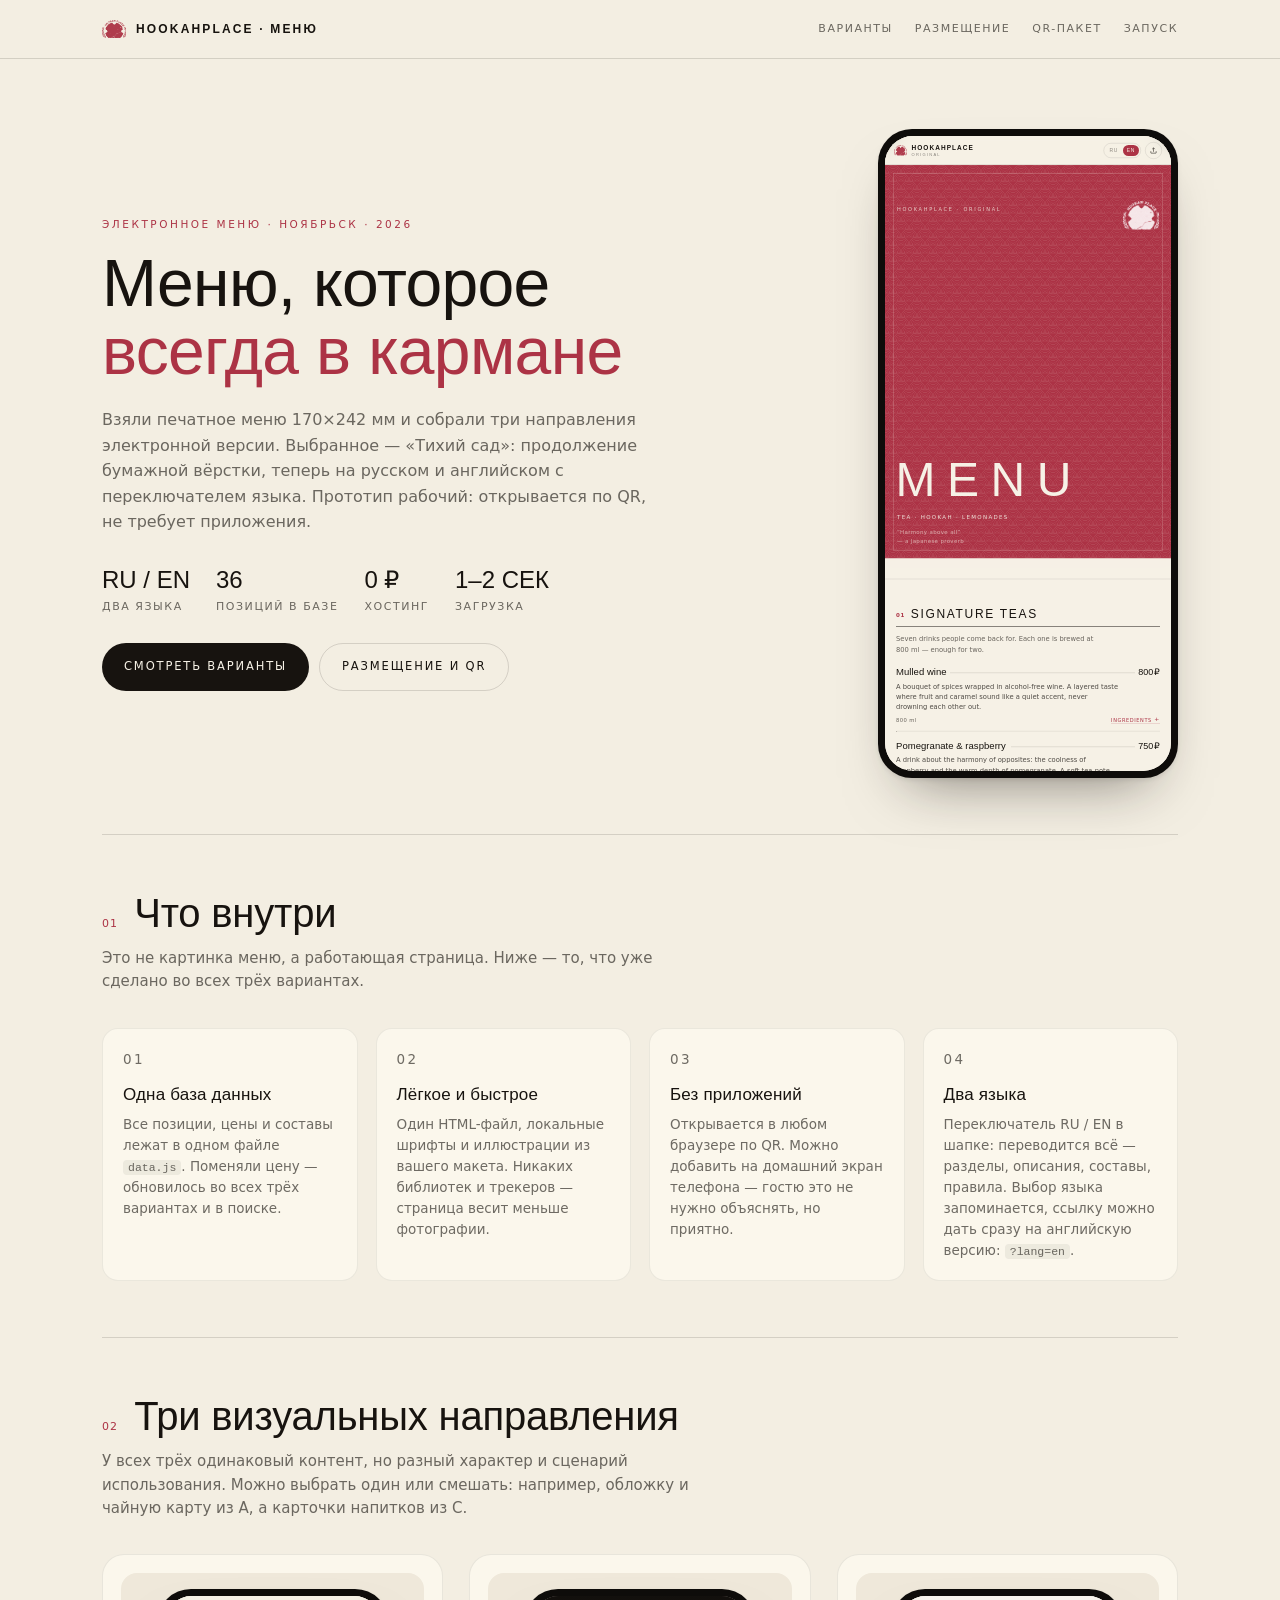
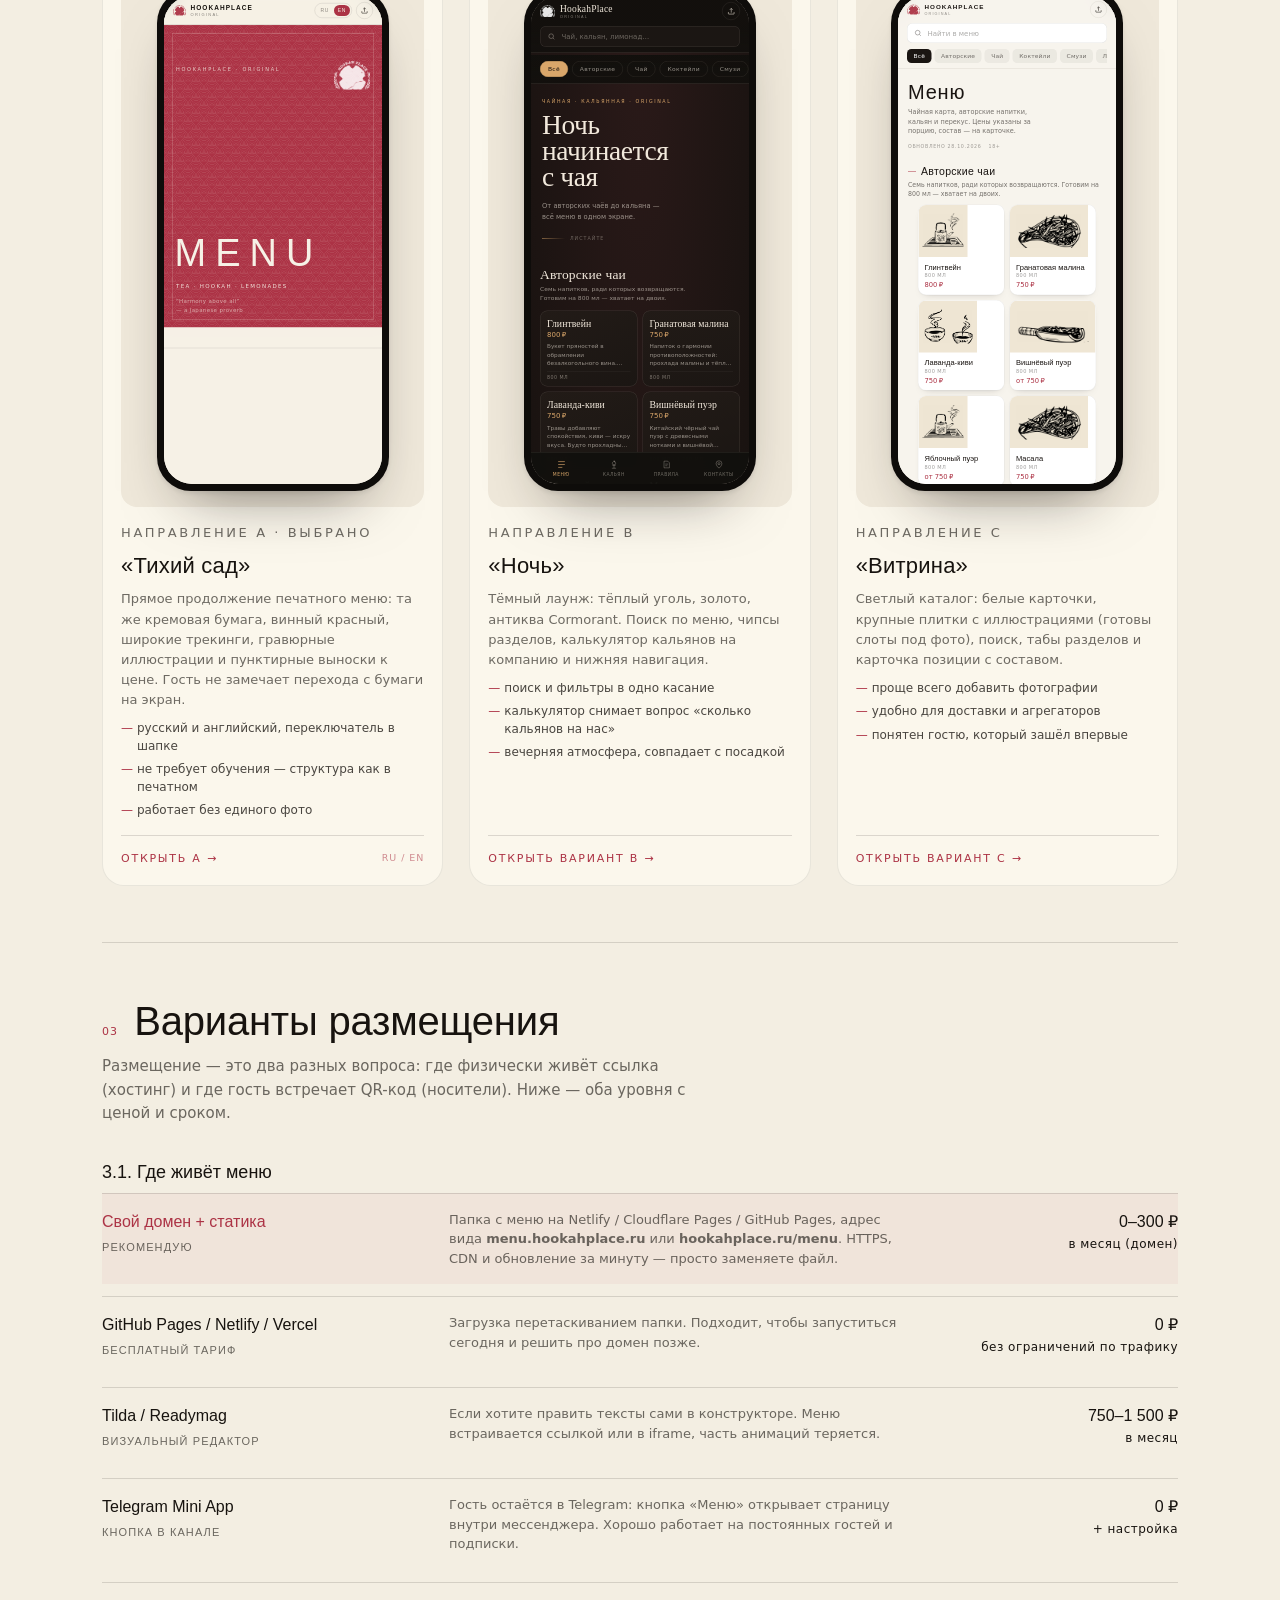
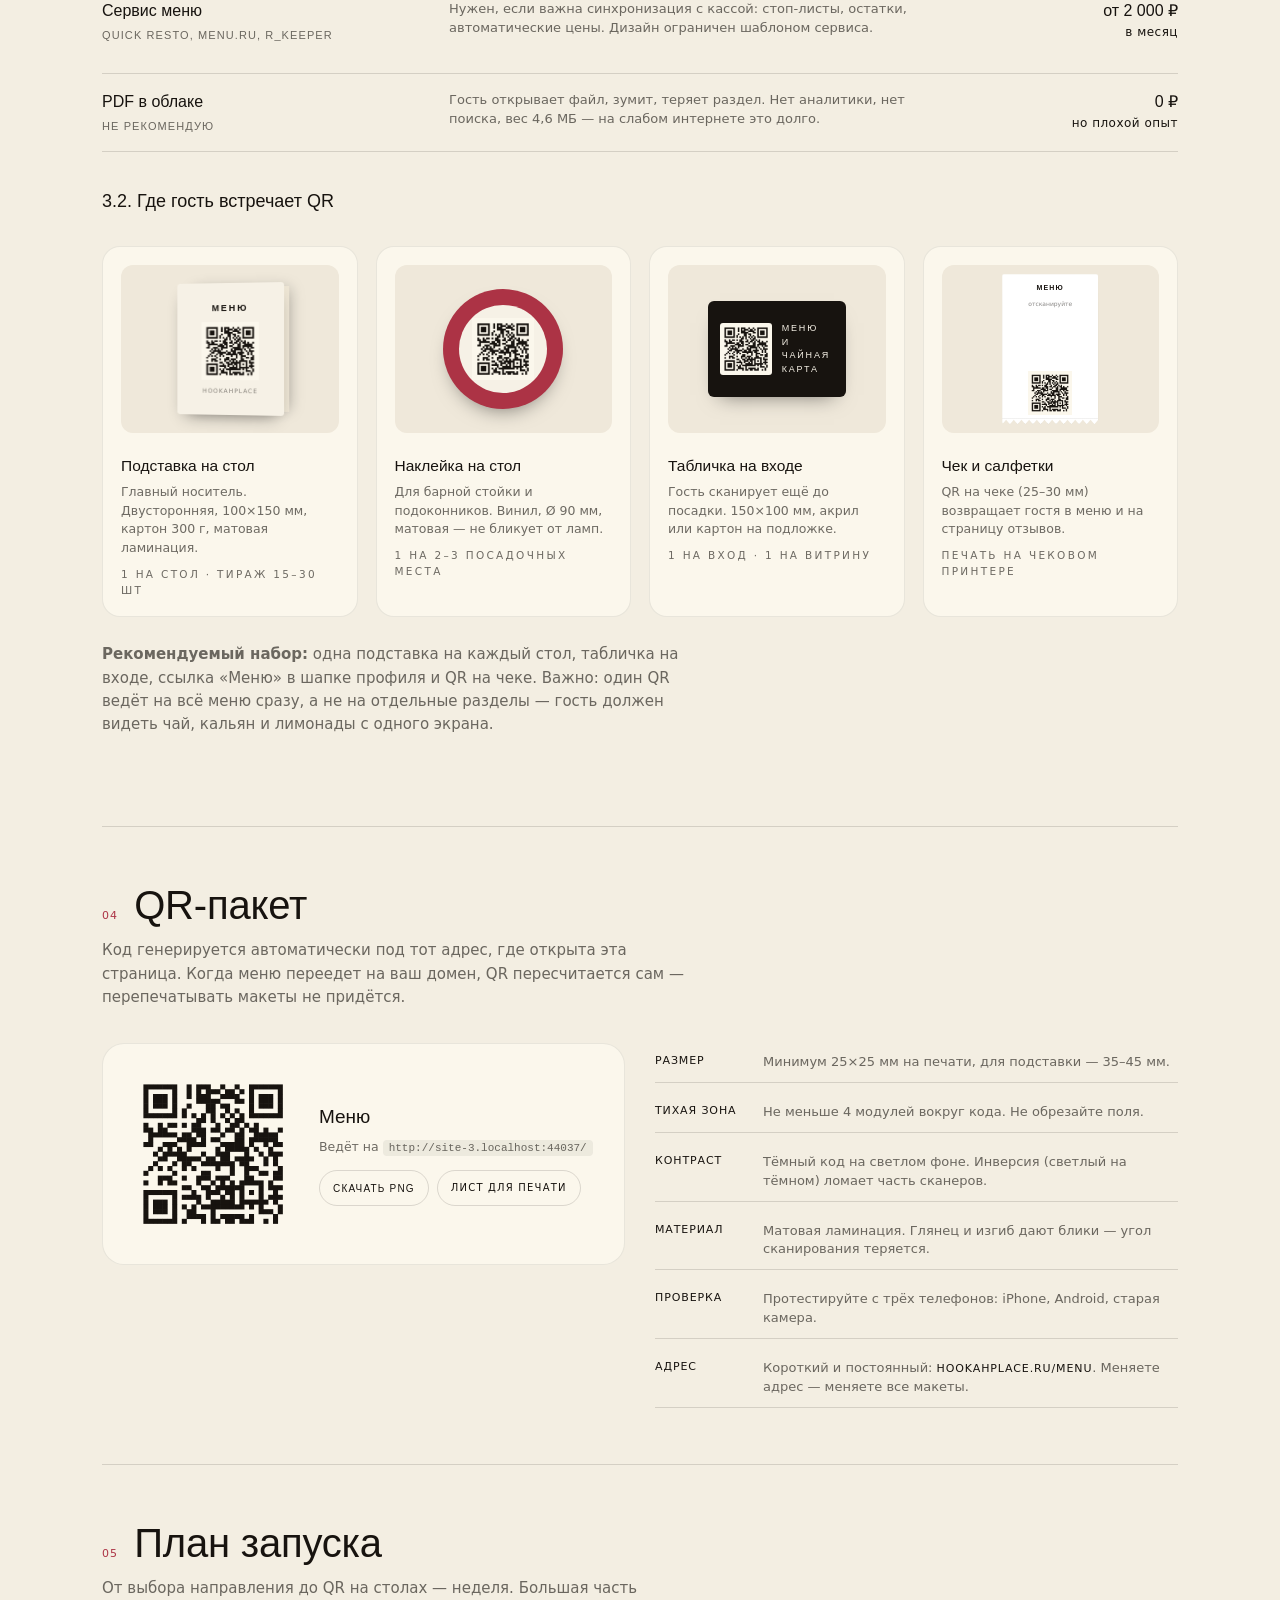
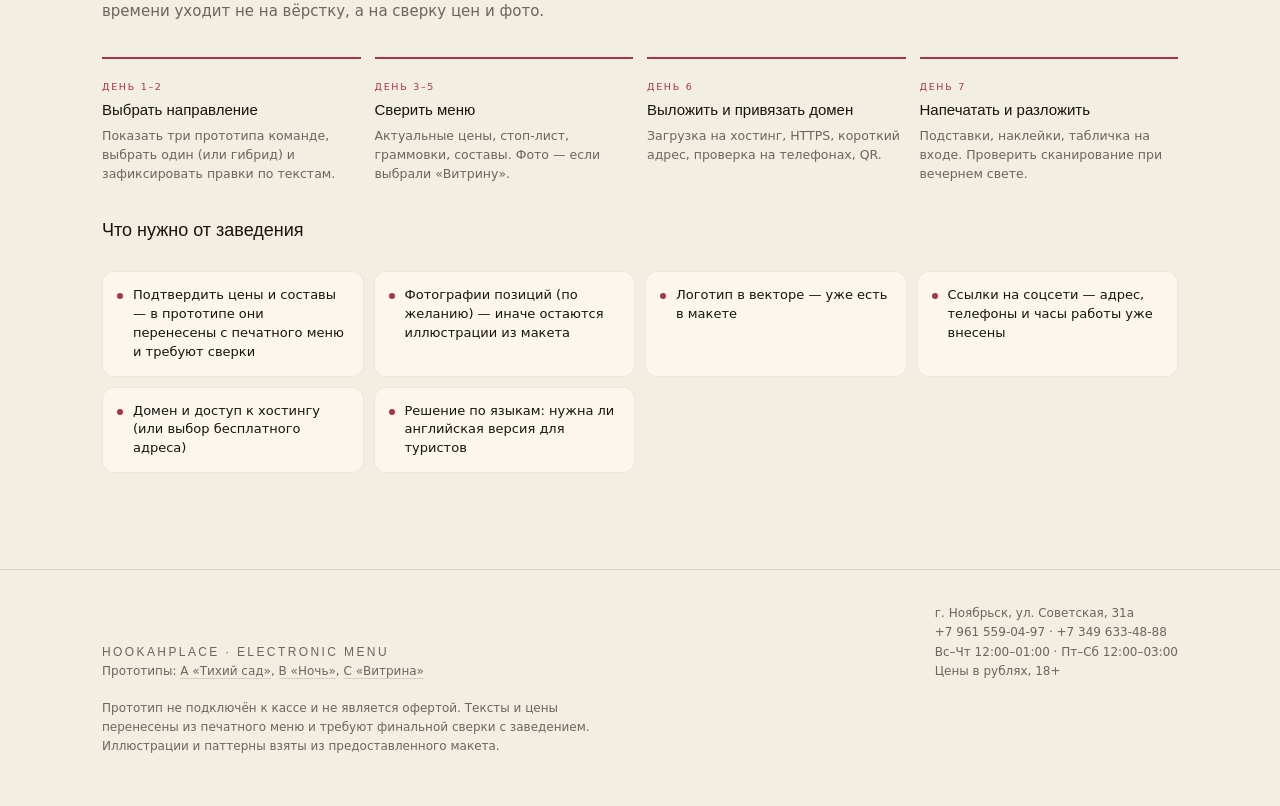
==== commit 649fc50c: "Add files via upload" ====
--- a/presentation.html
+++ b/presentation.html
@@ -5,7 +5,6 @@
 <meta name="viewport" content="width=device-width, initial-scale=1">
 <meta name="theme-color" content="#F3EEE2">
 <title>HookahPlace — электронное меню: концепция, варианты, размещение</title>
-<meta name="robots" content="noindex">
 <meta name="description" content="Три варианта дизайна электронного меню HookahPlace на основе печатного, варианты размещения, QR-пакет и план запуска.">
 <link rel="icon" href="assets/illus/logo-wine.png">
 <link rel="stylesheet" href="assets/fonts/fonts.css">
